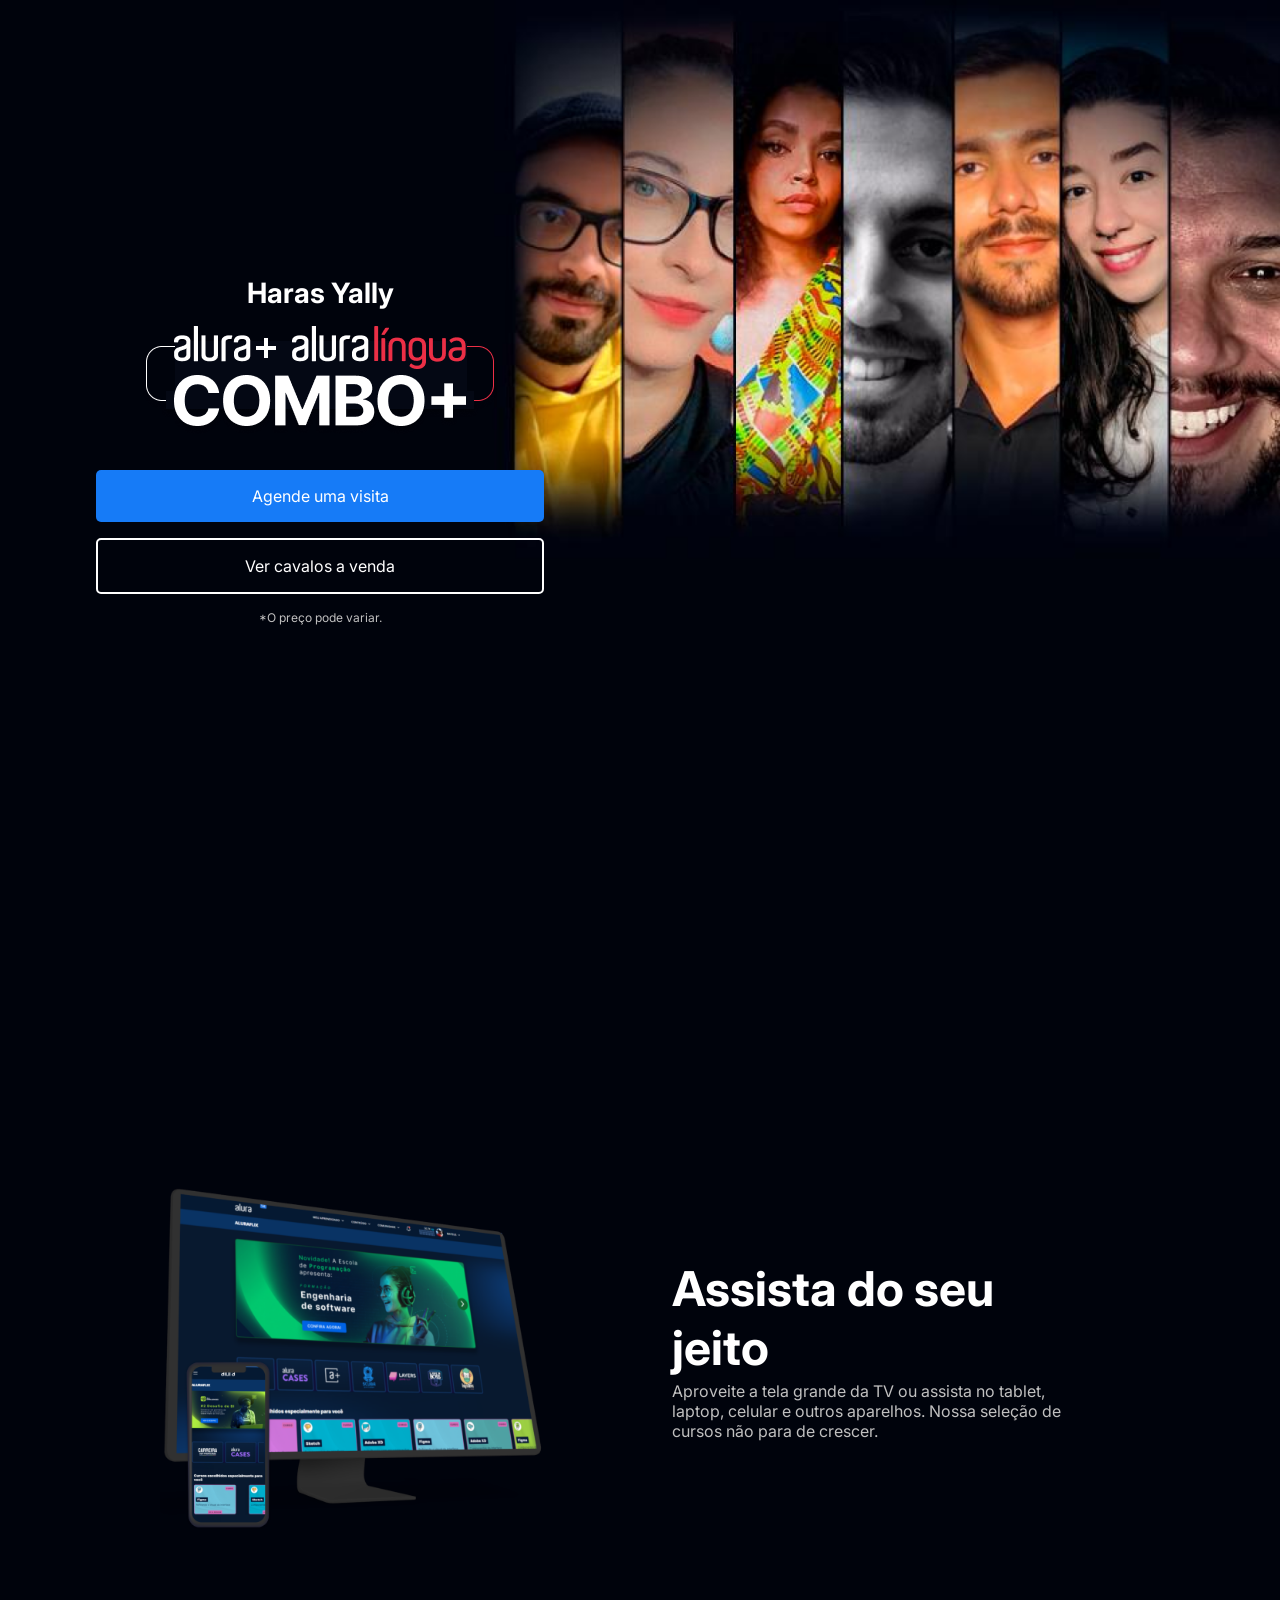
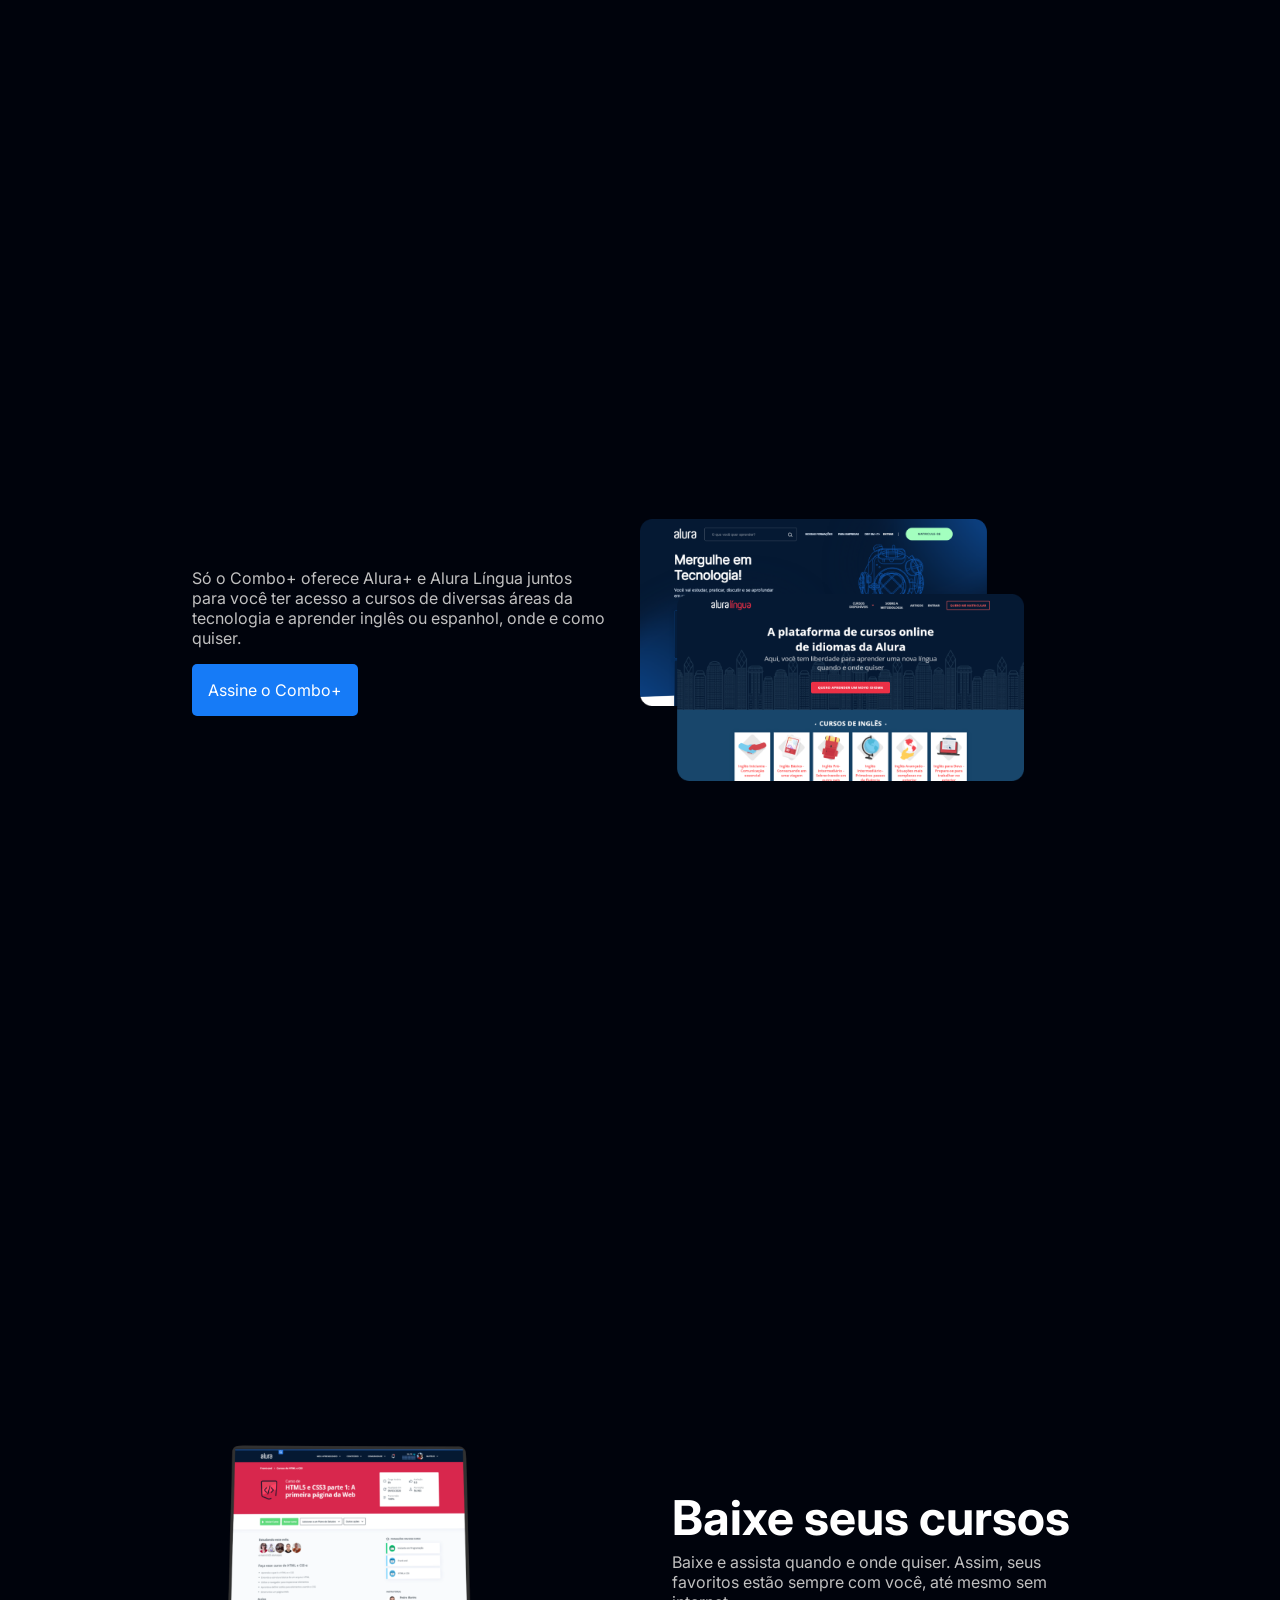
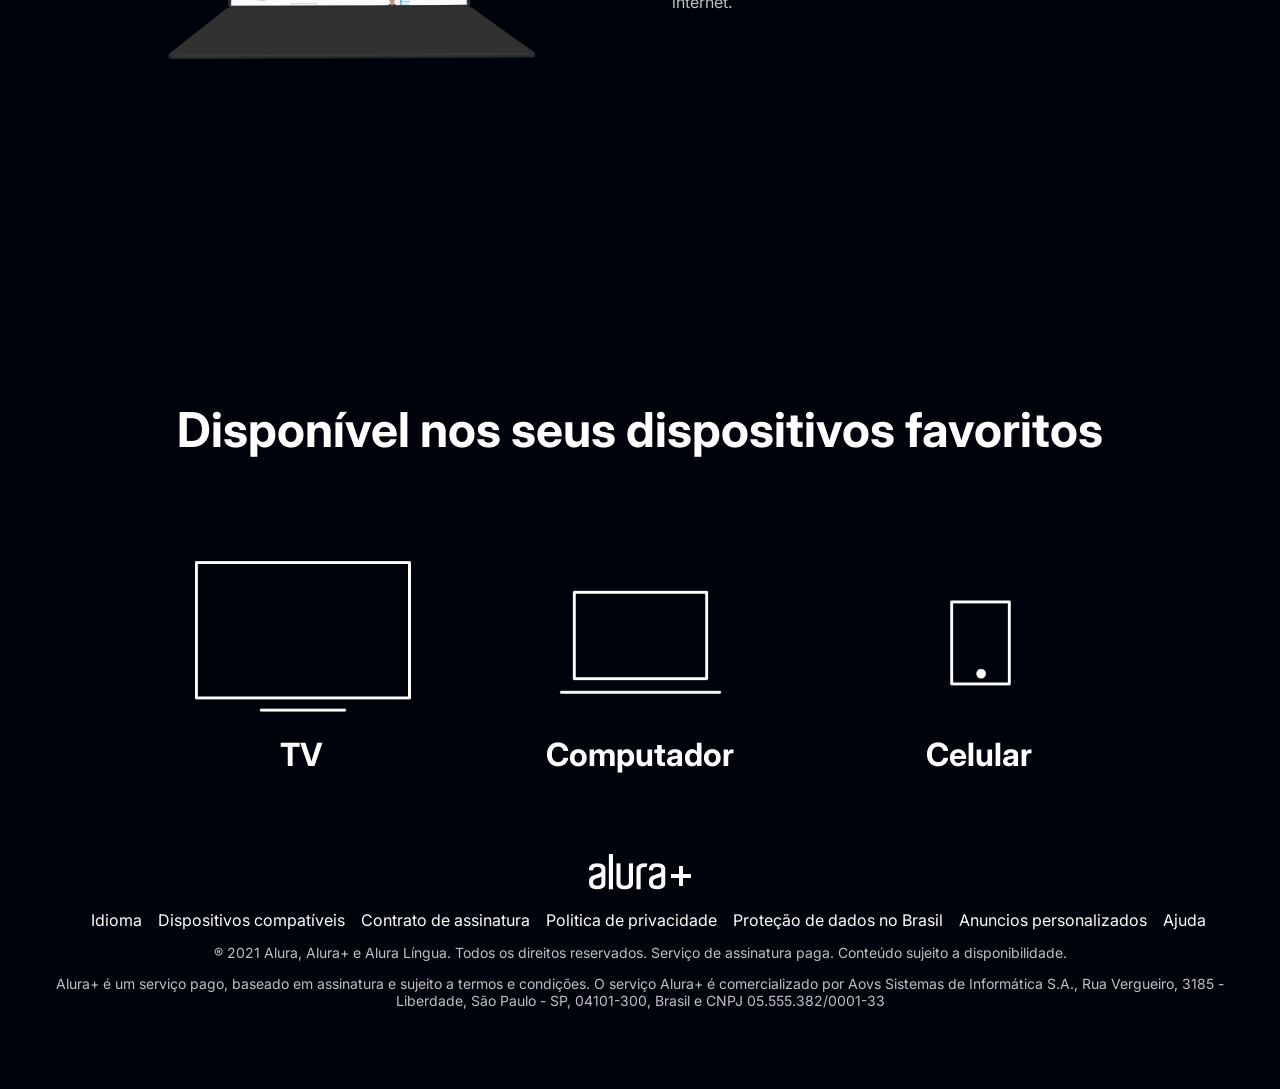
==== ProjetoAgrinhoYasmin/index.html @ 43be1b1b "Add files via upload 14dejunho" ====
<!DOCTYPE html>
<html>

<head>
    <title>Projeto Agrinho Yasmin</title>
    <meta charset="UTF-8">
    <meta name="viewport" content="width=device-width, initial-scale=1">
    <link rel="stylesheet" href="styles.css">
    <link rel="preconnect" href="https://fonts.googleapis.com">
    <link rel="preconnect" href="https://fonts.gstatic.com" crossorigin>
    <link href="https://fonts.googleapis.com/css2?family=Inter:wght@400;700&display=swap" rel="stylesheet">
</head>

<body>
    <section class="principal container">
        <div class="container__caixa">
            <h1 class="container__titulo">Haras Yally </h1>
            <img src="img/Combo.png" alt="O combo+ passeio + aula" class="container__imagem">
            <a href="www.alura.com.br" class="container__botao">Agende uma visita</a>
            <a href="www.alura.com.br" class="container__botao botao_secundario">Ver cavalos a venda</a>
            <p class="container__aviso">*O preço pode variar.</p>
        </div>
    </section>

    <section class="container secundario">
        <img src="img/Plataformas.png" alt="Um monitor e um celular com a alura plus aberta" class="secundario__imagem">
        <div class="container__descricao">
            <h2 class="descricao__titulo">Assista do seu jeito</h2>
            <p class="descricao__texto">Aproveite a tela grande da TV ou assista no tablet, laptop, celular e outros
                aparelhos. Nossa seleção de cursos não para de crescer.</p>
        </div>
    </section>

    <section class="container secundario">
        <div class="container__descricao">
            <p class="descricao__texto">
                Só o Combo+ oferece Alura+ e Alura Língua juntos para você ter acesso a cursos de diversas áreas da
                tecnologia e aprender inglês ou espanhol, onde e como quiser.
            </p>
            <a href="www.alura.com.br" class="container__botao secundario__botao" container>Assine o Combo+</a>
        </div>
        <img src="img/Telas.png" alt="Tela do alura+ e alura língua" class="secundario__imagem">
    </section>

    <section class="container secundario">
        <img src="img/Notebook.png" alt="Notebook com a página do curso HTML5 e CSS3 da Alura aberta"
            class="secundario__imagem">
        <div class="container__descricao">
            <h2 class="descricao__titulo">Baixe seus cursos</h2>
            <p class="descricao__texto">Baixe e assista quando e onde quiser. Assim, seus favoritos estão sempre com
                você, até mesmo sem internet.</p>
        </div>
    </section>
    
    <section class="dispositivos">
        <h2 class="dispositivos__titulo">Disponível nos seus dispositivos favoritos</h2>
        <ul class="dispositivos__lista">
            <li>
                <img src="img/tv.png" alt="Ícone de televisão">
                <h3 class="lista__item">TV</h3>
            </li>
            <li>
                <img src="img/computador.png" alt="Ícone de computador">
                <h3 class="lista__item">Computador</h3>
            </li>
            <li>
                <img src="img/celular.png" alt="Ícone de celular">
                <h3 class="lista__item">Celular</h3>
            </li>
        </ul>
    </section>

    <footer class="rodape">
        <img src="img/Logo.png" alt="Alura+" class="rodape__logo">
        <ul class="rodape__lista">
            <li class="lista__link">
                <a href="#">Idioma</a>
            </li>
            <li class="lista__link">
                <a href="#">Dispositivos compatíveis</a>
            </li>
            <li class="lista__link">
                <a href="#">Contrato de assinatura</a>
            </li>
            <li class="lista__link">
                <a href="#">Politica de privacidade</a>
            </li>
            <li class="lista__link">
                <a href="#">Proteção de dados no Brasil</a>
            </li>
            <li class="lista__link">
                <a href="#">Anuncios personalizados</a>
            </li>
            <li class="lista__link">
                <a href="#">Ajuda</a>
            </li>
        </ul>
        <p class="rodape__texto">® 2021 Alura, Alura+ e Alura Língua. Todos os direitos reservados. Serviço de
            assinatura paga. Conteúdo sujeito a disponibilidade.</p>
        <p class="rodape__texto">Alura+ é um serviço pago, baseado em assinatura e sujeito a termos e condições. O
            serviço Alura+ é comercializado por Aovs Sistemas de Informática S.A., Rua Vergueiro, 3185 - Liberdade, São
            Paulo - SP, 04101-300, Brasil e CNPJ 05.555.382/0001-33</p>
    </footer>
</body>

</html>
---- ProjetoAgrinhoYasmin/styles.css ----
:root {
    --branco-principal: #FFFFFF;
    --cinza-secundario: #C0C0C0;
    --botao-azul: #167BF7;
    --cor-de-fundo: #00030C;
    --fonte-principal: 'Inter';
}

body {
    background-color: var(--cor-de-fundo);
    color: var(--branco-principal);
    font-family: var(--fonte-principal);
    font-size: 16px;
    font-weight: 400;
}

* {
    margin: 0;
    padding: 0;
}

.principal {
    background-image: url("img/Background.png");
    background-repeat: no-repeat;
    background-size: contain;
    align-items: center;
    text-align: center;
}

.container {
    height: 100vh;
    display: grid;
    grid-template-columns: 50% 50%;
}

.container__botao {
    background-color: var(--botao-azul);
    border-radius: 5px;
    padding: 1em;
    color: var(--branco-principal);
    display: block;
    text-decoration: none;
    margin-bottom: 1em;
}

.botao_secundario {
    background-color: transparent;
    border: 2px solid var(--branco-principal)
}

.container__aviso {
    font-size: 12px;
    color: var(--cinza-secundario);
}

.container__titulo {
    font-size: 28px;
    font-weight: 700;
}

.container__imagem {
    margin: 1em 0 2em 0;
}

.container__caixa {
    margin: 0 6em;
}

.secundario__imagem {
    width: 80%;
}

.secundario {
    align-items: center;
    margin: 0 10em;
}

.descricao__titulo {
    font-weight: 700;
    font-size: 48px;
    color: var(--branco-principal);
    margin-bottom: 0.1em;
}

.descricao__texto {
    color: var(--cinza-secundario);
}

.secundario__botao {
    display: inline-block;
    margin-top: 1em;
}

.container__descricao {
    padding: 2em;
}

.dispositivos__lista {
    display: flex;
    justify-content: center;
    list-style-type: none;
    margin: 5em 0;
}

.dispositivos {
    text-align: center;
}

.dispositivos__titulo {
    font-size: 48px;
    color: var(--branco-principal);
}

.lista__item {
    font-size: 32px;
    color: var(--branco-principal);
}

.rodape {
    text-align: center;
    margin: 5em 3em;
}

.rodape__lista {
    display: flex;
    justify-content: center;
    list-style-type: none;
    margin-top: 1em;
}

.lista__link a{
    text-decoration: none;
    color: var(--branco-principal);
    margin-left: 1em;
}

.rodape__texto {
    margin: 1em 0;
    color: var(--cinza-secundario);
    font-size: 14px;
}
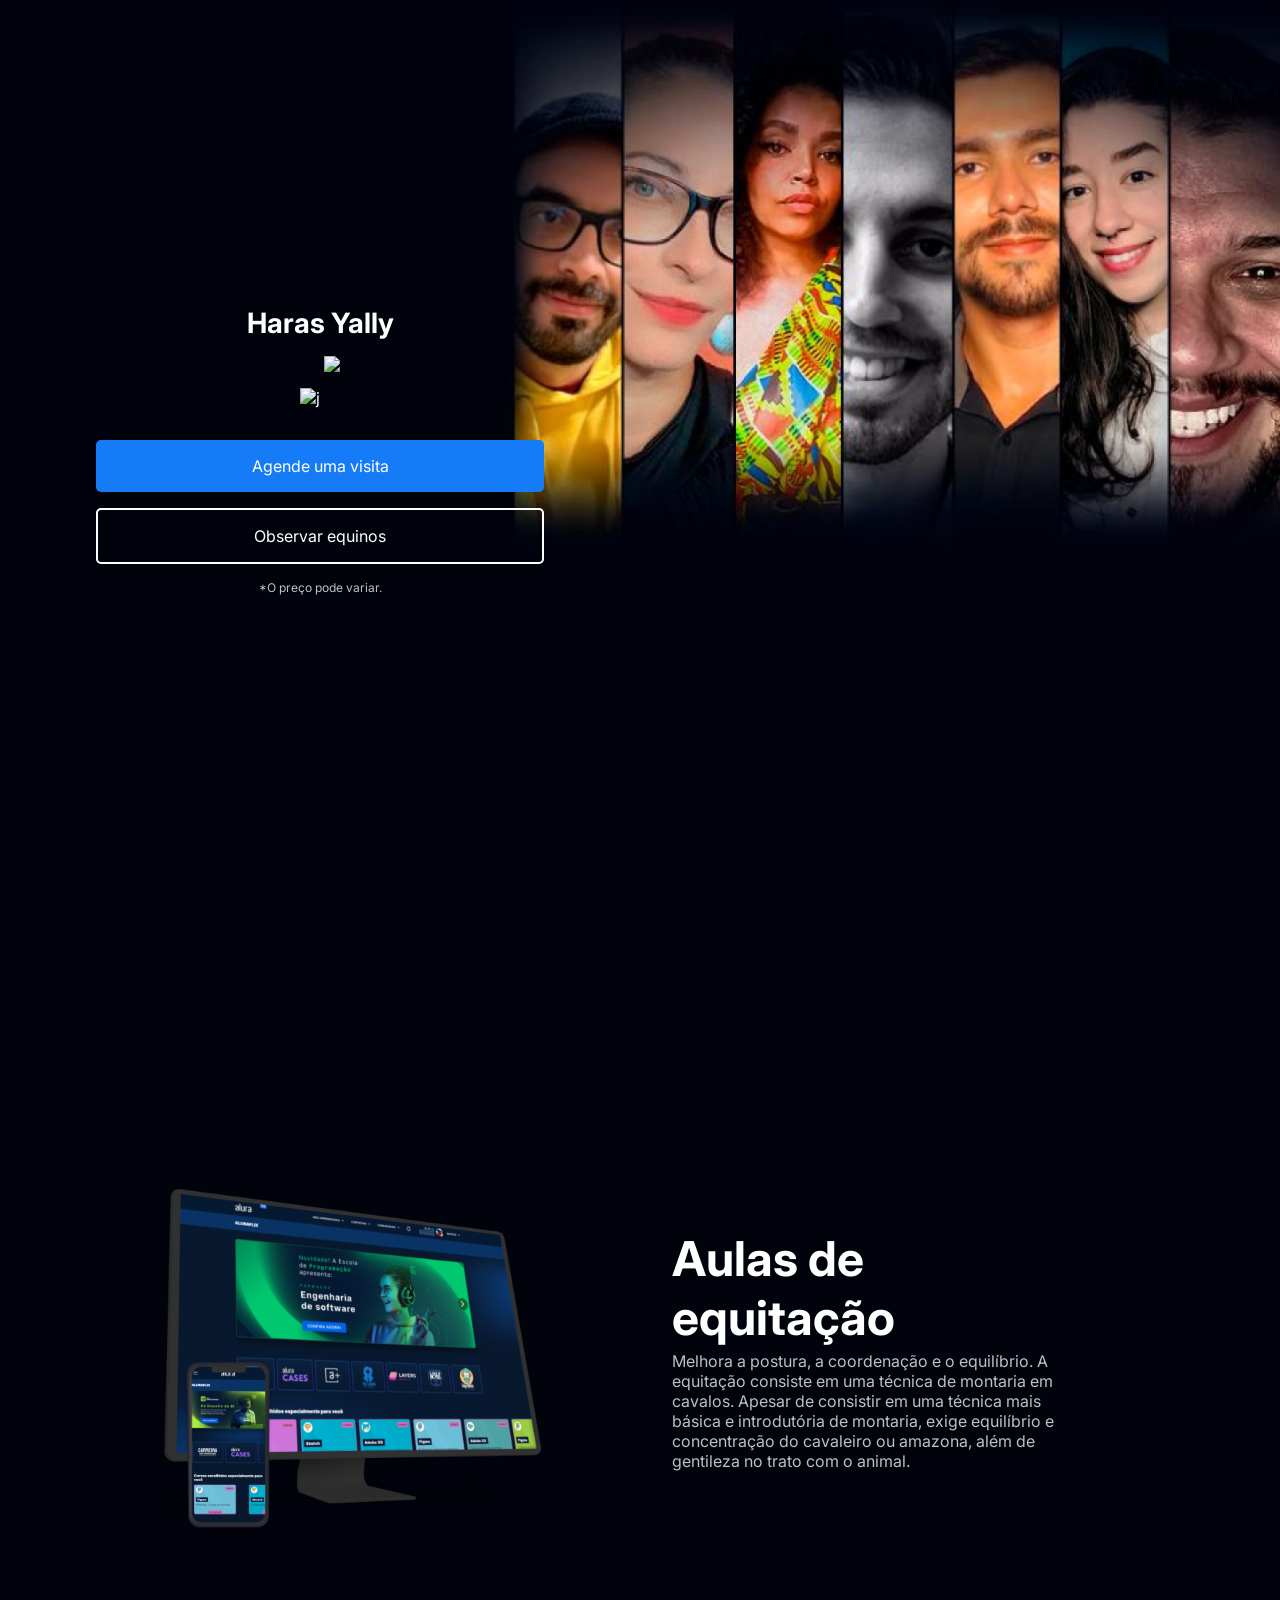
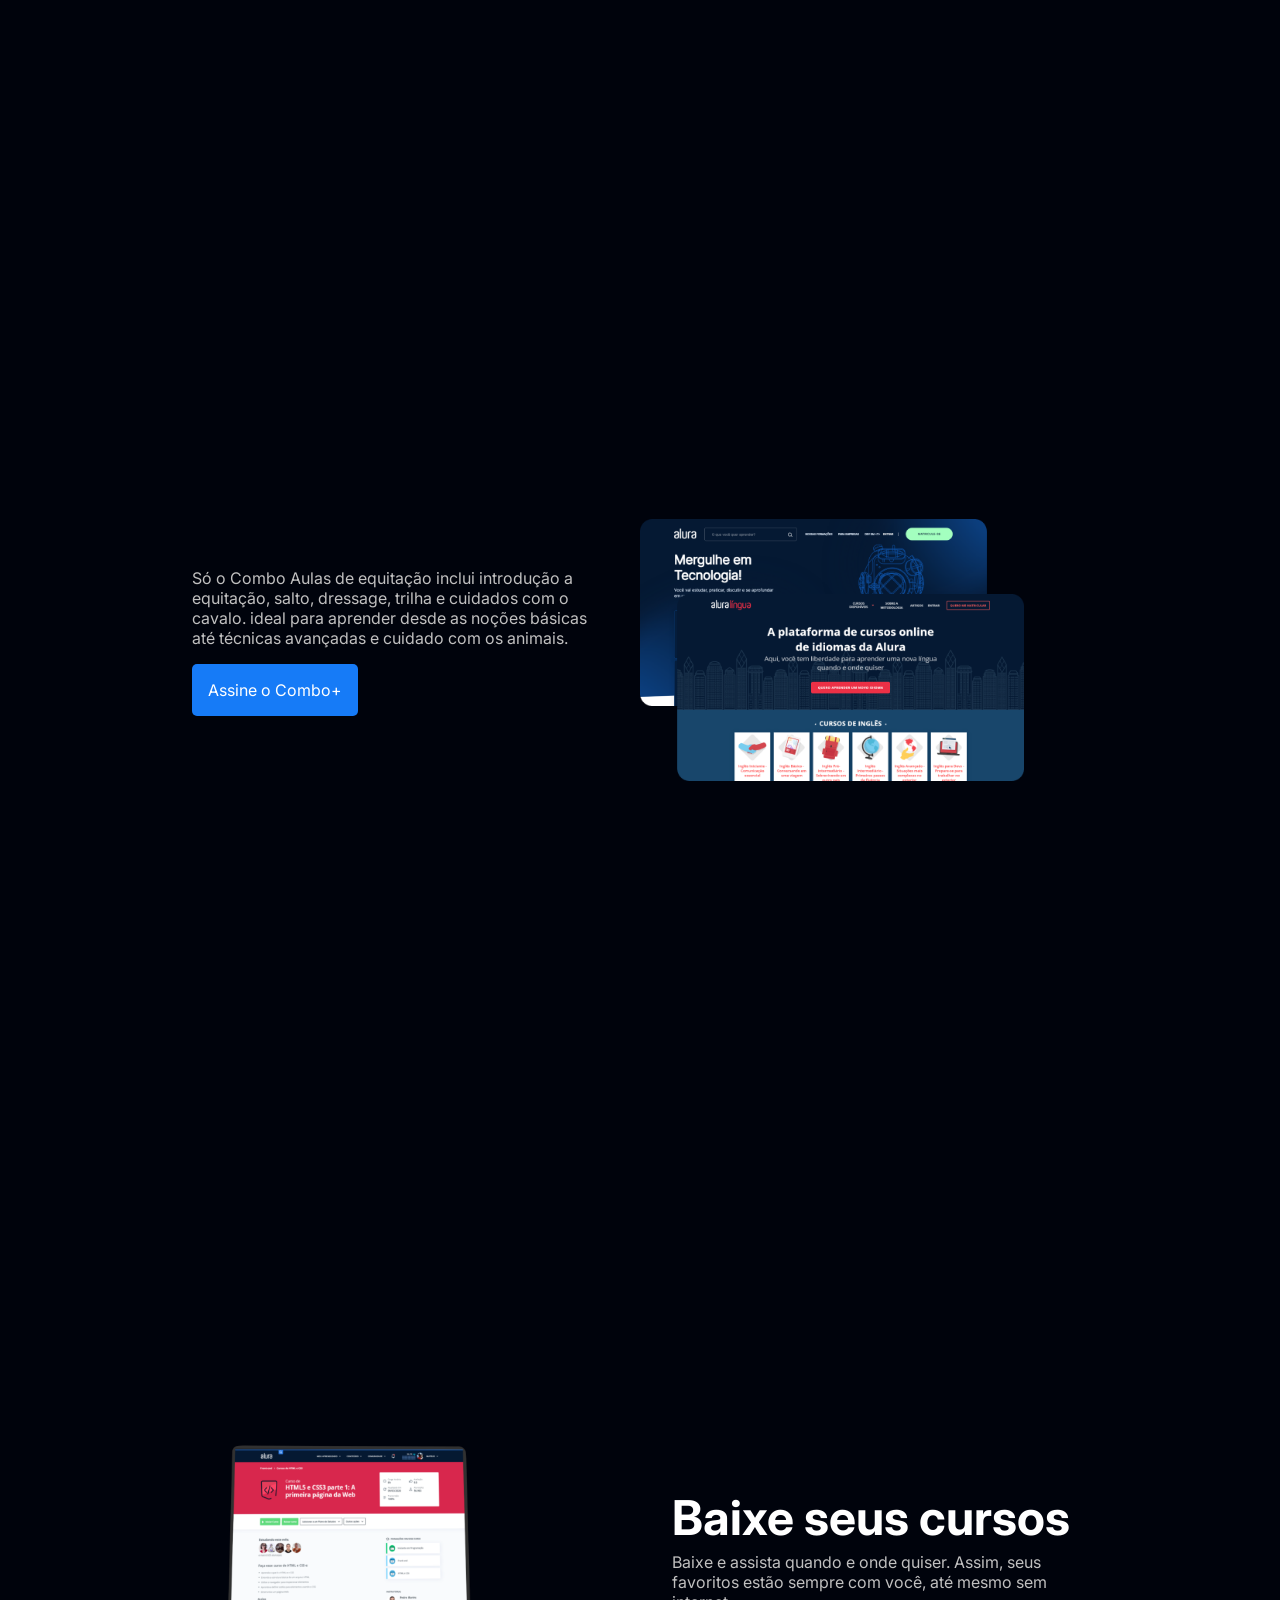
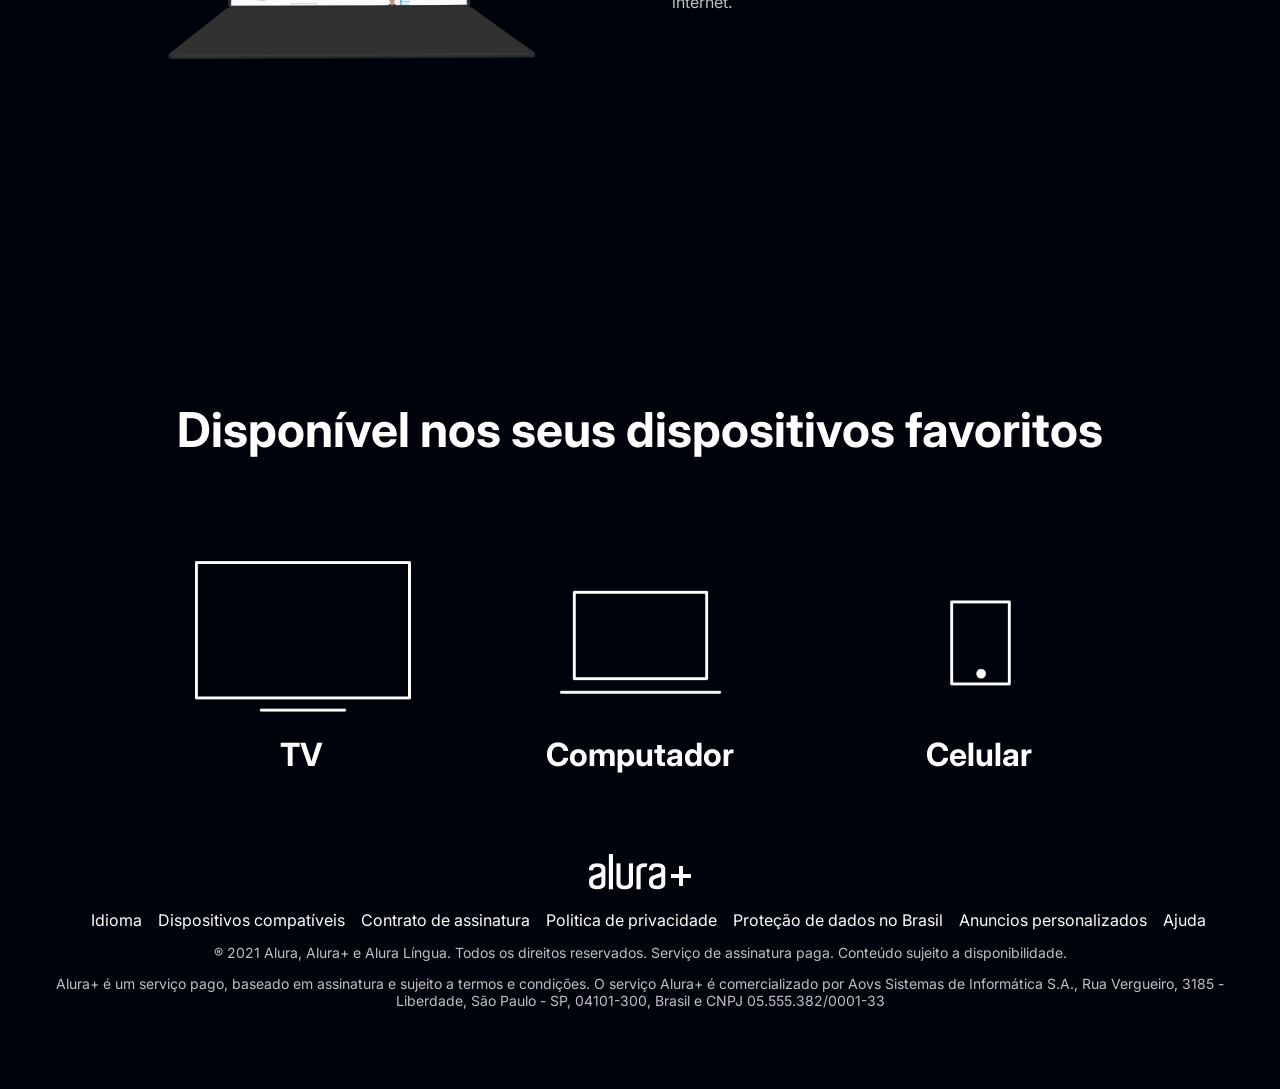
==== commit 41185c83: "Add files via upload 21 e junho" ====
--- a/ProjetoAgrinhoYasmin/index.html
+++ b/ProjetoAgrinhoYasmin/index.html
@@ -15,9 +15,10 @@
     <section class="principal container">
         <div class="container__caixa">
             <h1 class="container__titulo">Haras Yally </h1>
-            <img src="img/Combo.png" alt="O combo+ passeio + aula" class="container__imagem">
+            <img src="" alt="j    " class="container__imagem">
+            <img src="/home/escola/Área de Trabalho/ca.jpg" alt="    " class="container__imagem">
             <a href="www.alura.com.br" class="container__botao">Agende uma visita</a>
-            <a href="www.alura.com.br" class="container__botao botao_secundario">Ver cavalos a venda</a>
+            <a href="www.alura.com.br" class="container__botao botao_secundario">Observar equinos</a>
             <p class="container__aviso">*O preço pode variar.</p>
         </div>
     </section>
@@ -25,17 +26,17 @@
     <section class="container secundario">
         <img src="img/Plataformas.png" alt="Um monitor e um celular com a alura plus aberta" class="secundario__imagem">
         <div class="container__descricao">
-            <h2 class="descricao__titulo">Assista do seu jeito</h2>
-            <p class="descricao__texto">Aproveite a tela grande da TV ou assista no tablet, laptop, celular e outros
-                aparelhos. Nossa seleção de cursos não para de crescer.</p>
+            <h2 class="descricao__titulo">Aulas de equitação</h2>
+            <p class="descricao__texto">Melhora a postura, a coordenação e o equilíbrio.
+                A equitação consiste em uma técnica de montaria em cavalos. Apesar de consistir em uma técnica mais básica e introdutória de montaria, exige equilíbrio e concentração do cavaleiro ou amazona, além de gentileza no trato com o animal.</p>
         </div>
     </section>
 
     <section class="container secundario">
         <div class="container__descricao">
             <p class="descricao__texto">
-                Só o Combo+ oferece Alura+ e Alura Língua juntos para você ter acesso a cursos de diversas áreas da
-                tecnologia e aprender inglês ou espanhol, onde e como quiser.
+                Só o Combo Aulas de equitação inclui introdução a equitação, salto, dressage, trilha e cuidados com o cavalo.
+                ideal para aprender desde as noções básicas até técnicas avançadas e cuidado com os animais.
             </p>
             <a href="www.alura.com.br" class="container__botao secundario__botao" container>Assine o Combo+</a>
         </div>
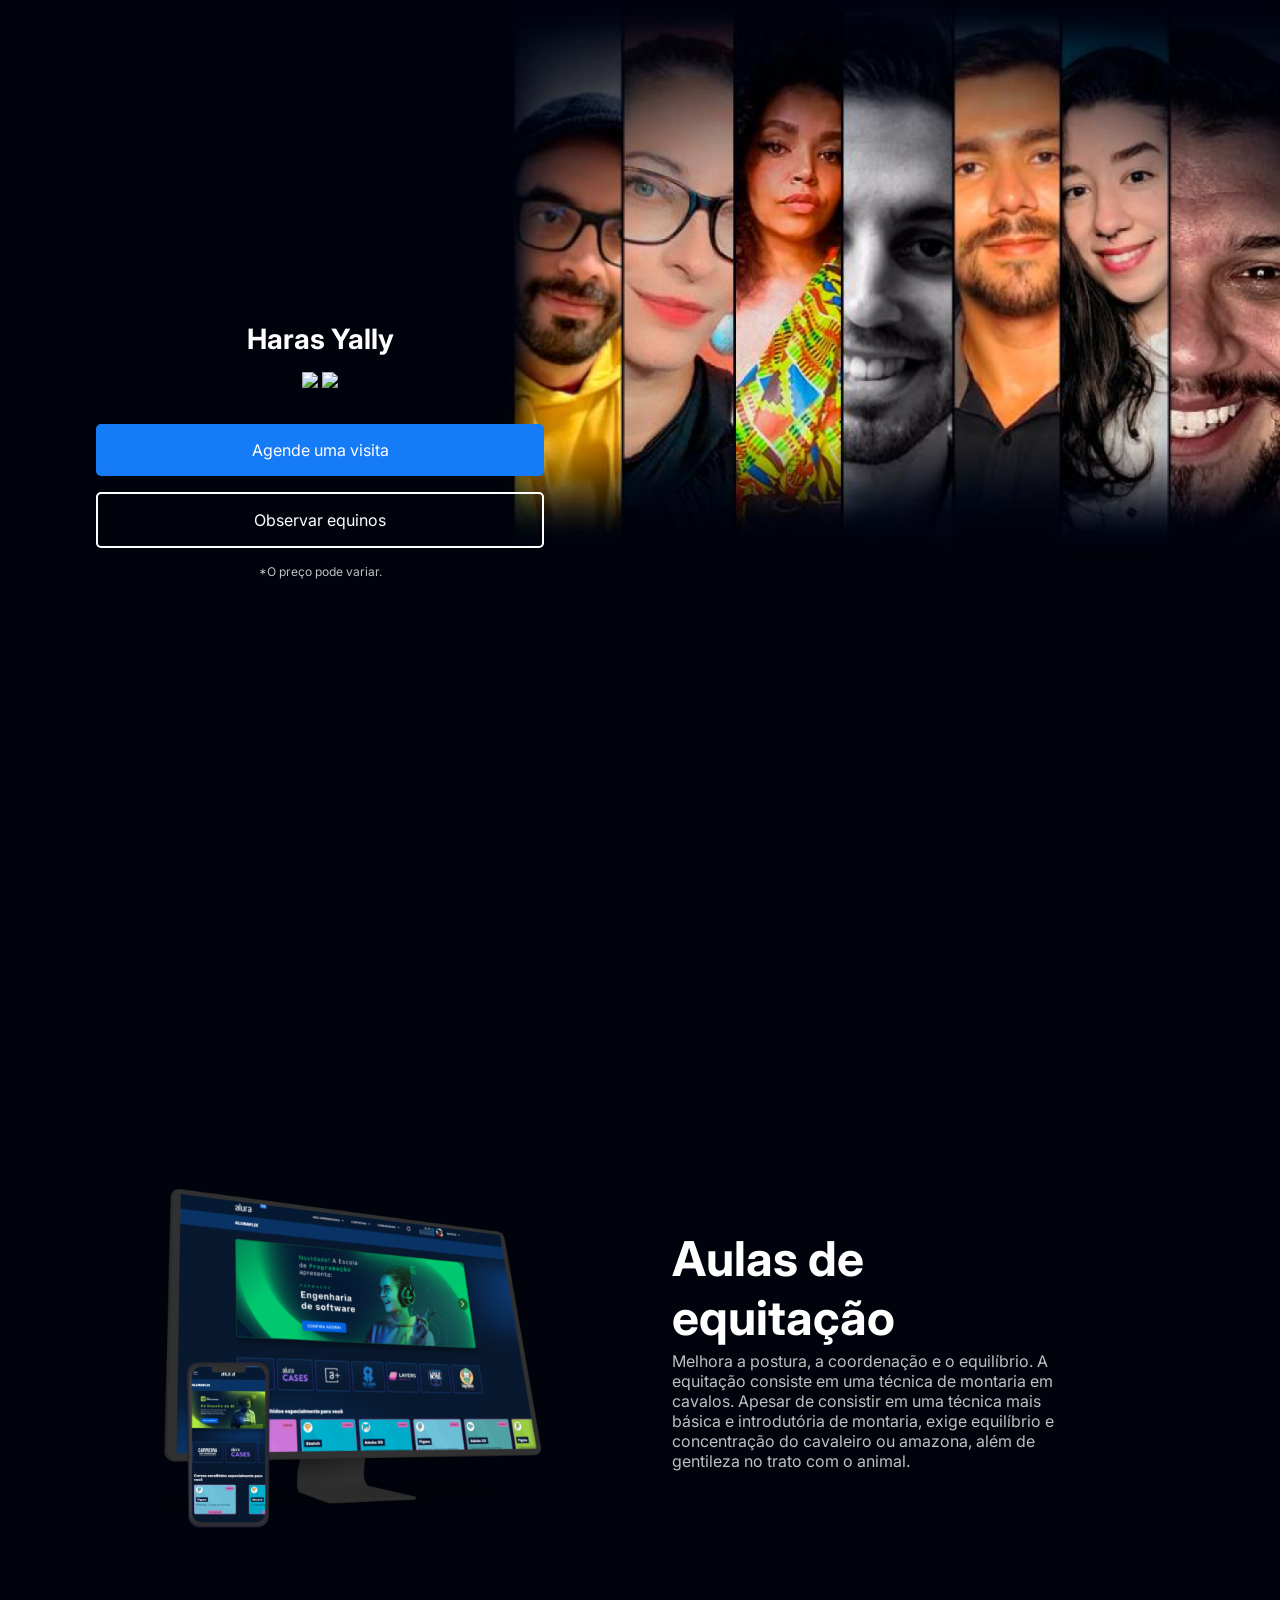
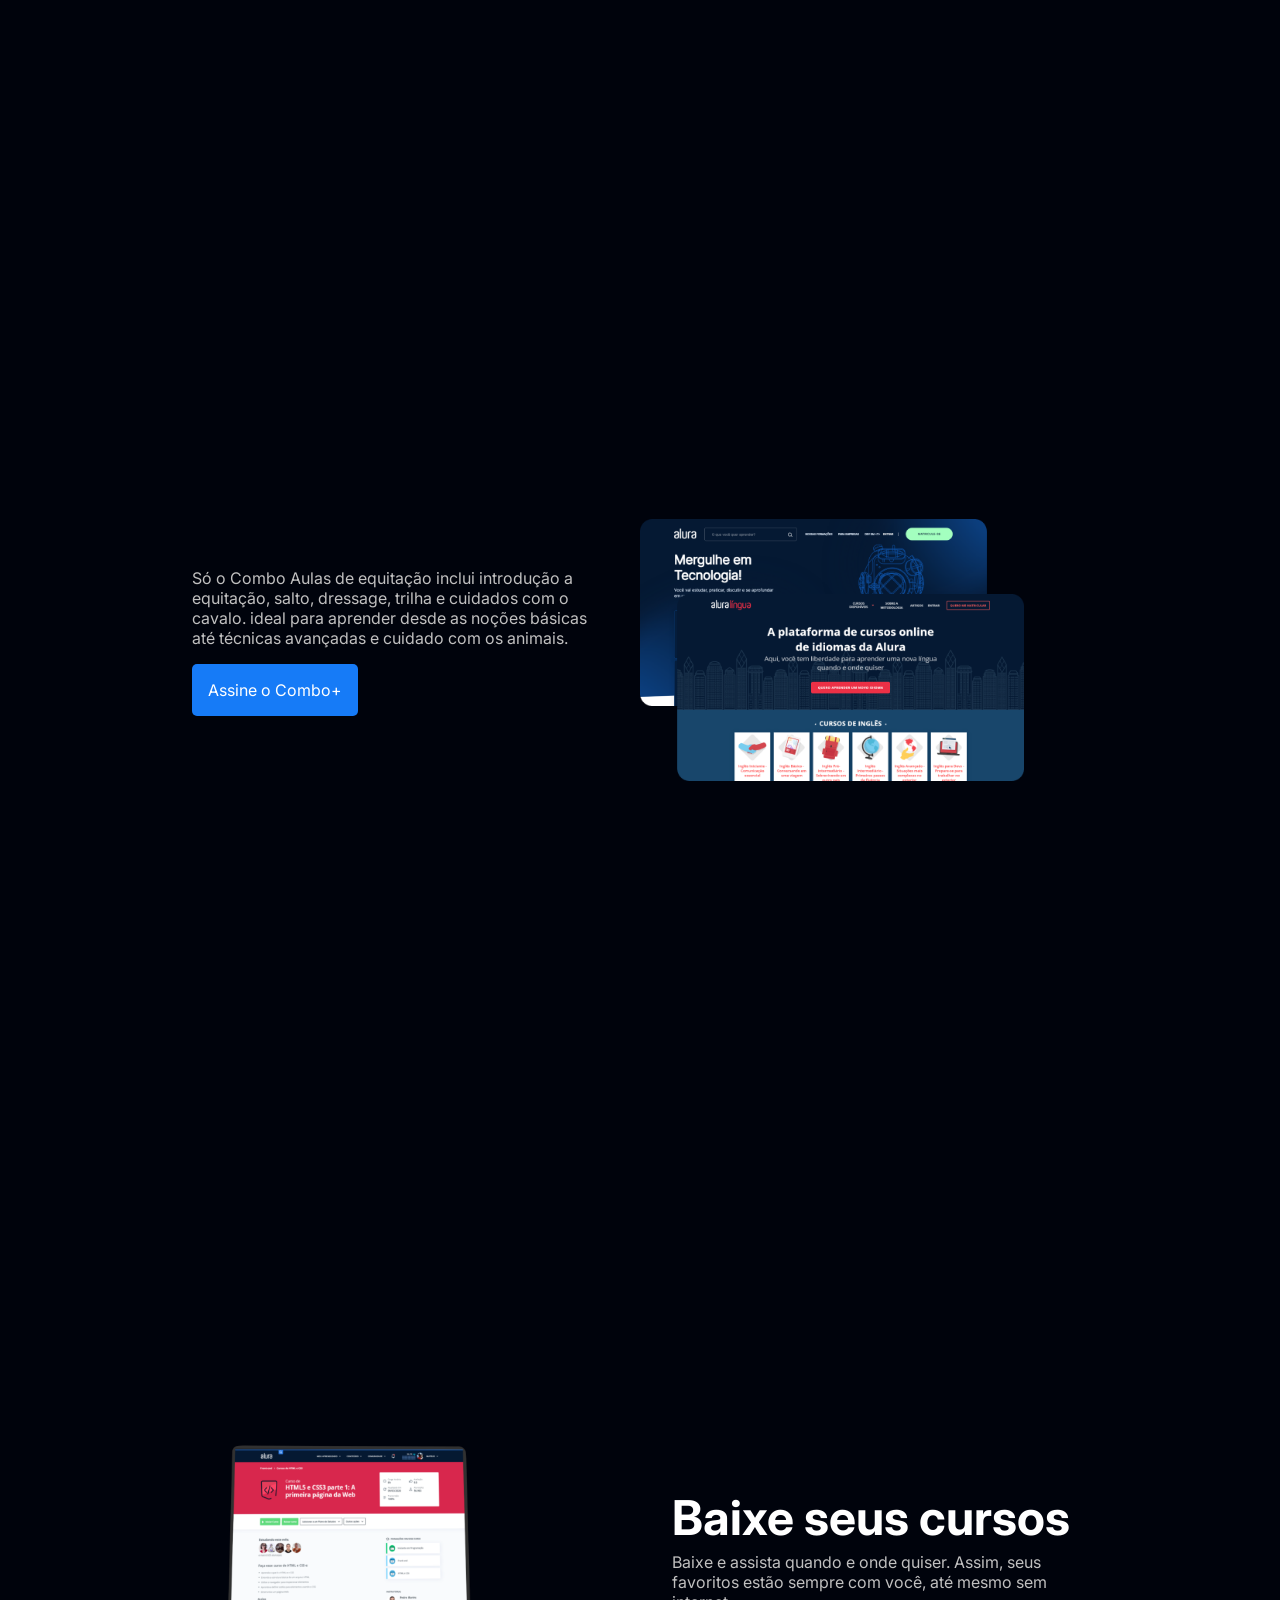
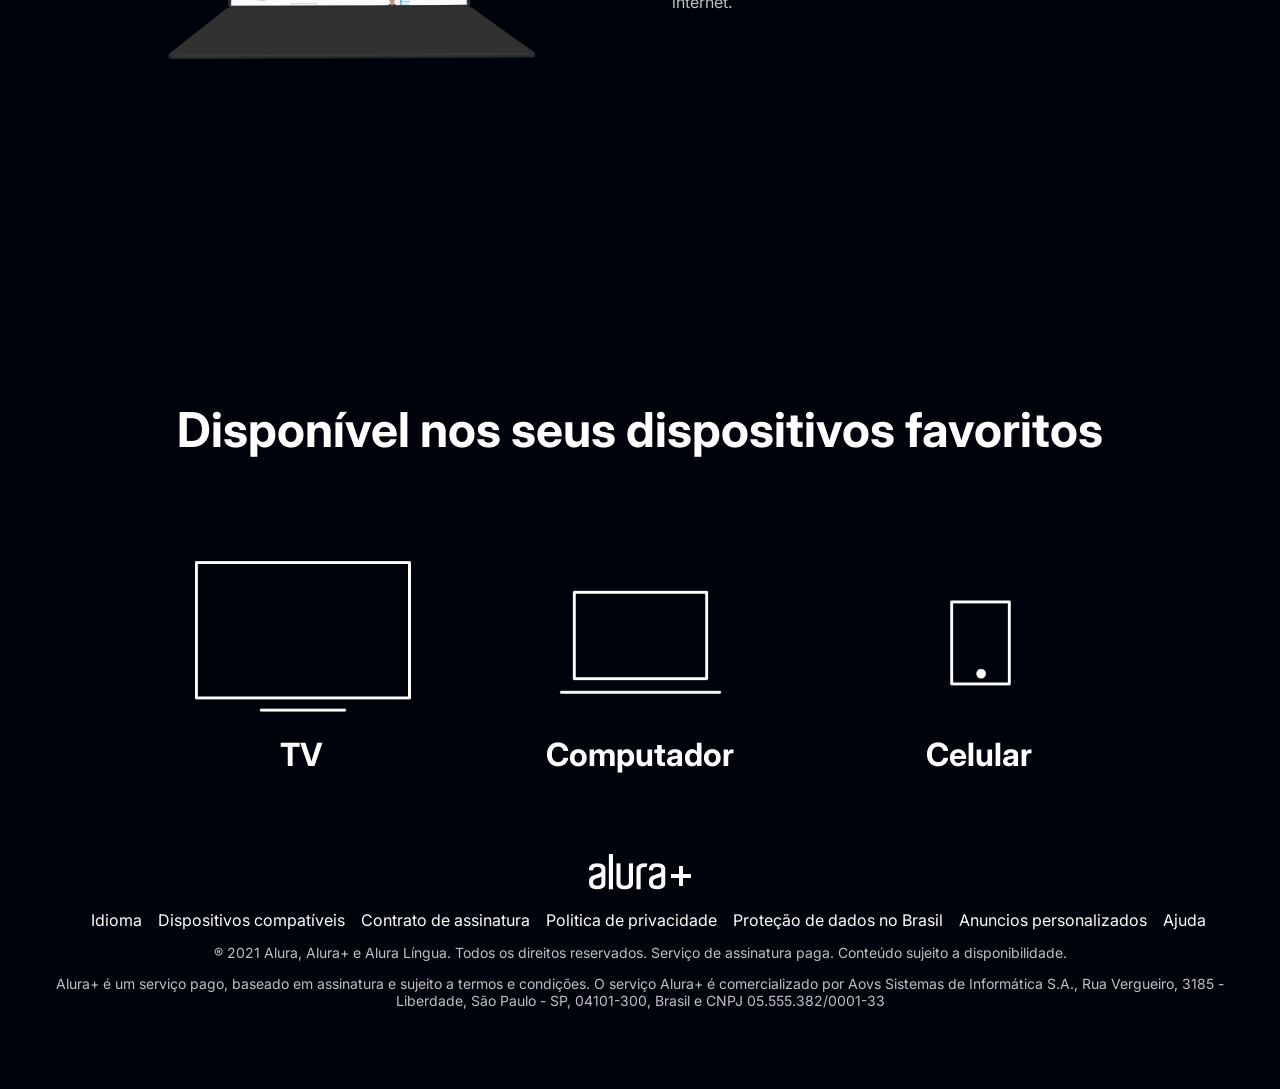
==== commit 2d4953ad: "Add files via upload 28 e junho" ====
--- a/ProjetoAgrinhoYasmin/index.html
+++ b/ProjetoAgrinhoYasmin/index.html
@@ -15,8 +15,8 @@
     <section class="principal container">
         <div class="container__caixa">
             <h1 class="container__titulo">Haras Yally </h1>
-            <img src="" alt="j    " class="container__imagem">
-            <img src="/home/escola/Área de Trabalho/ca.jpg" alt="    " class="container__imagem">
+            <img src="" alt="    " class="container__imagem">
+            <img src="/home/escola/Área de Trabalho/cavalo1.webp" alt="    " class="container__imagem">
             <a href="www.alura.com.br" class="container__botao">Agende uma visita</a>
             <a href="www.alura.com.br" class="container__botao botao_secundario">Observar equinos</a>
             <p class="container__aviso">*O preço pode variar.</p>
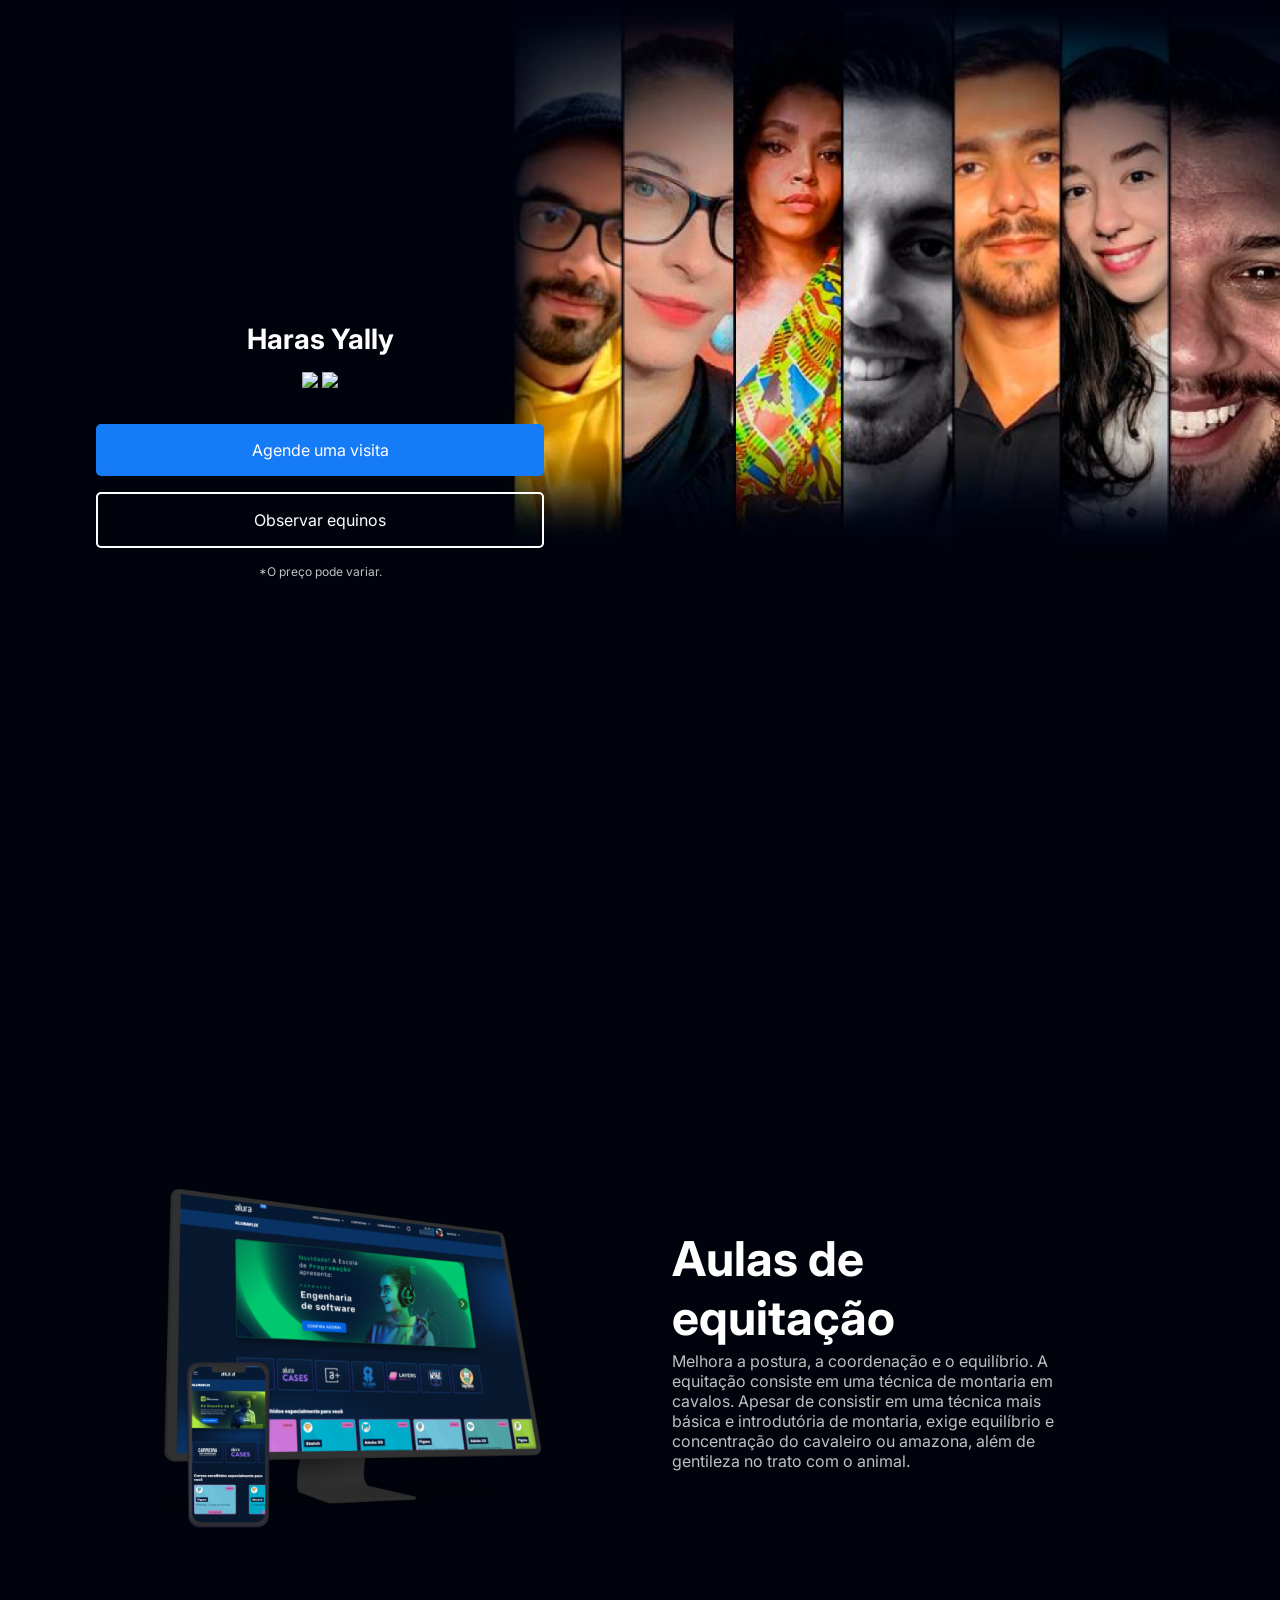
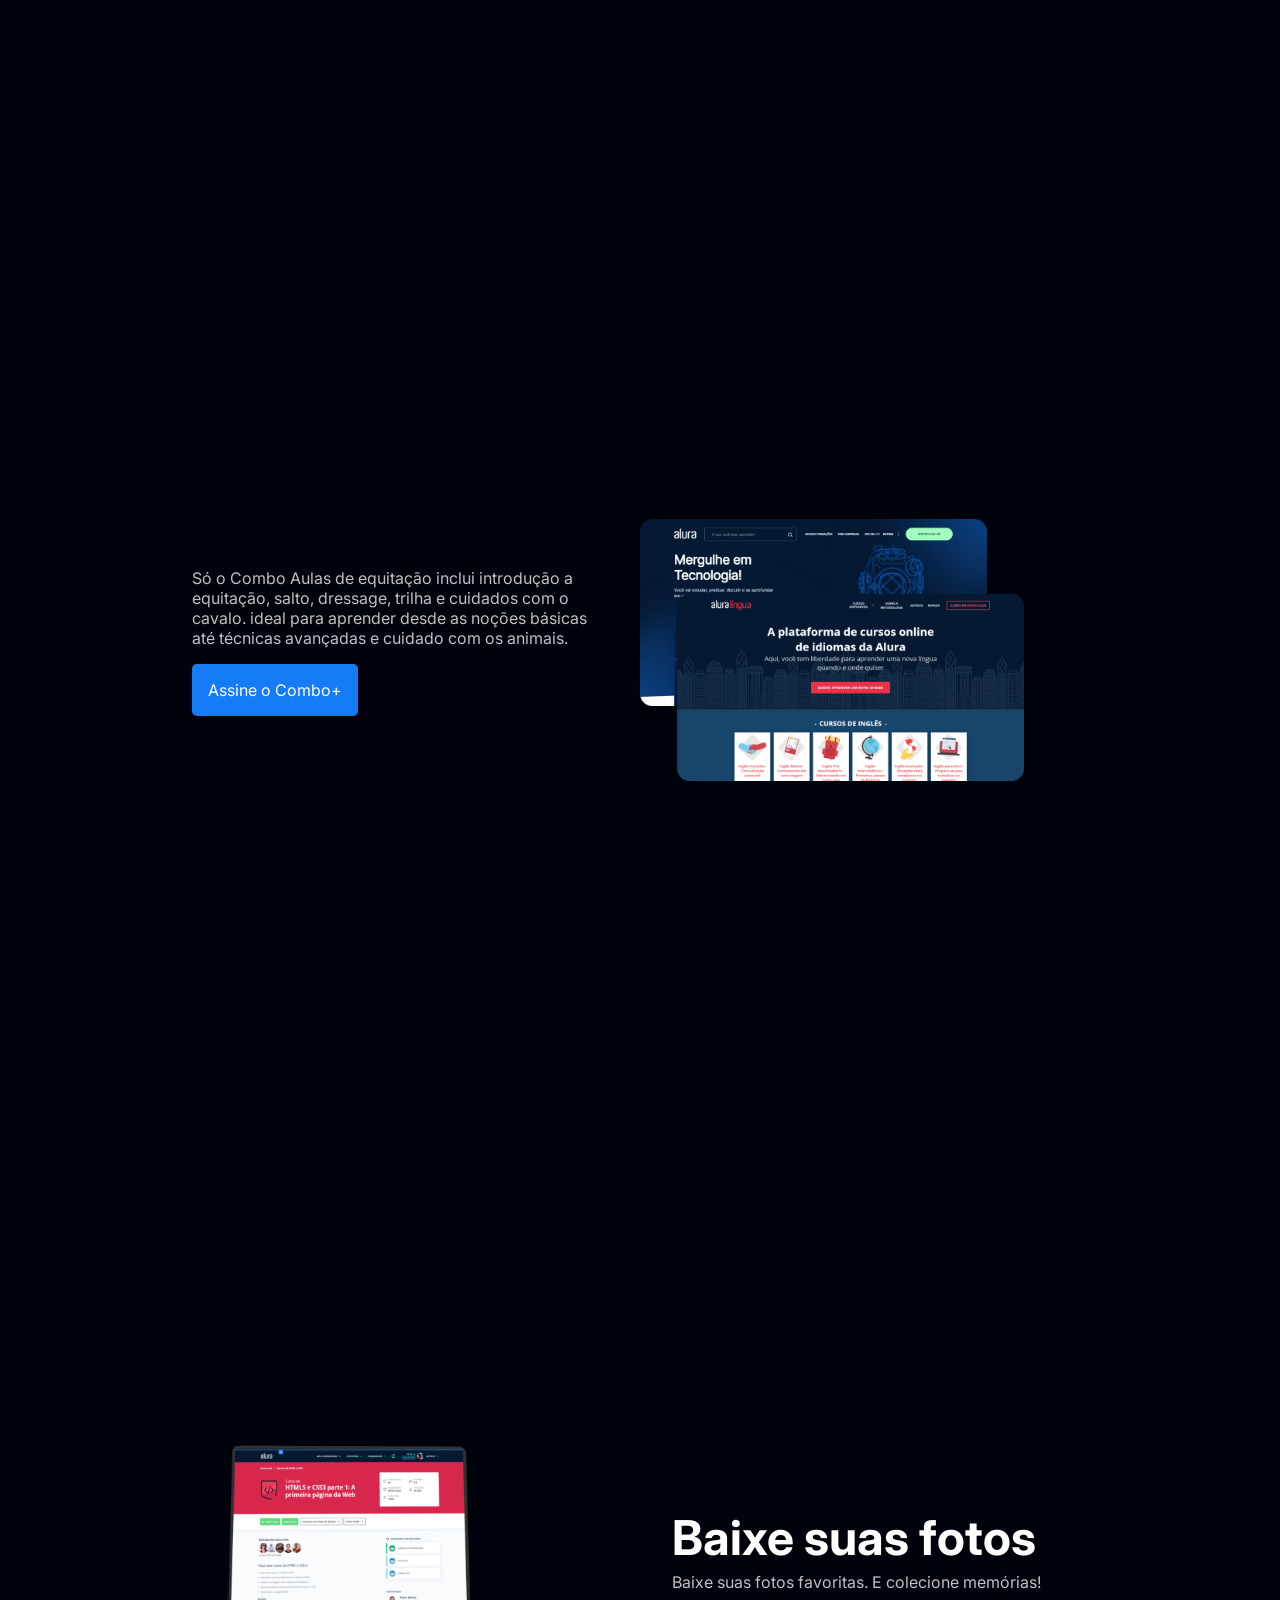
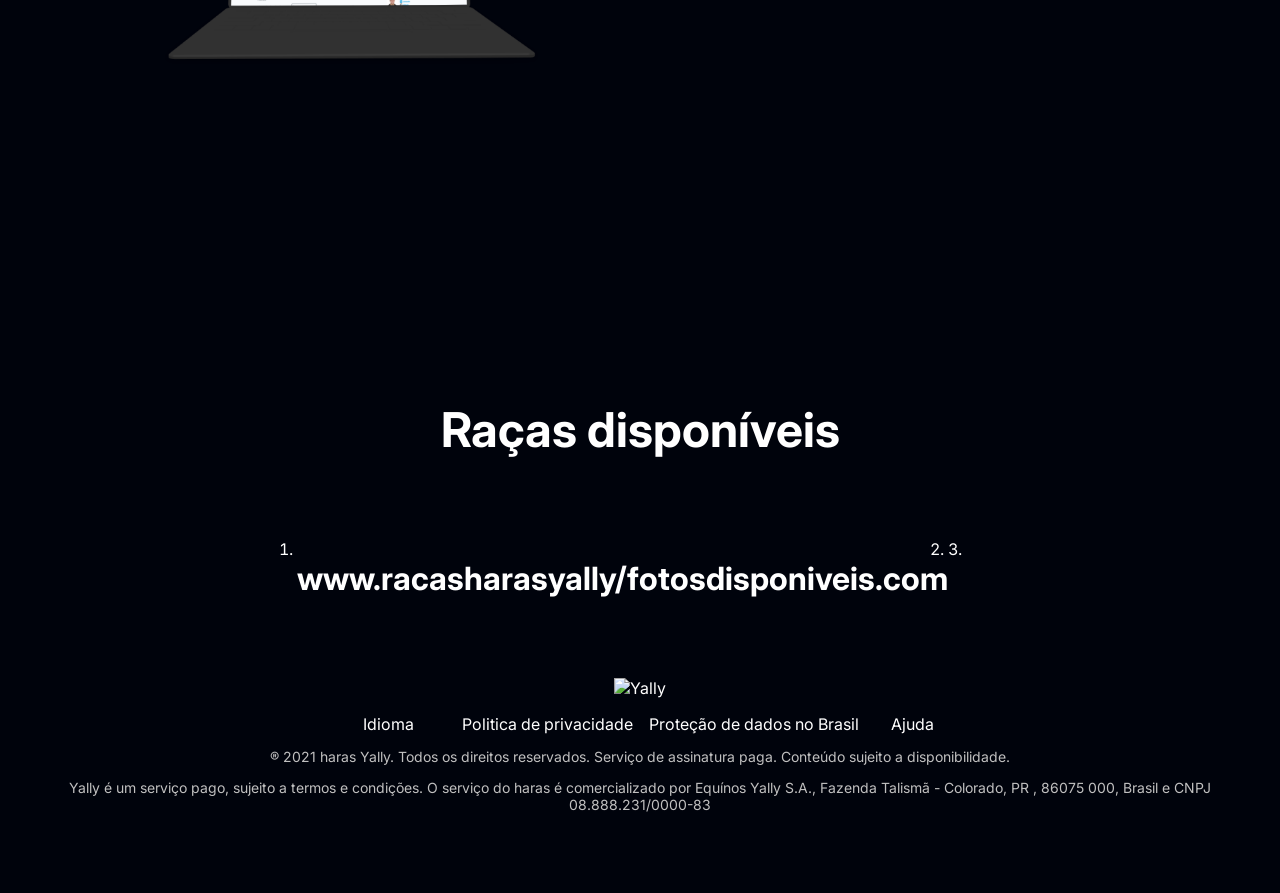
==== commit b0dbaaee: "Add files via upload 26 de julho" ====
--- a/ProjetoAgrinhoYasmin/index.html
+++ b/ProjetoAgrinhoYasmin/index.html
@@ -47,41 +47,41 @@
         <img src="img/Notebook.png" alt="Notebook com a página do curso HTML5 e CSS3 da Alura aberta"
             class="secundario__imagem">
         <div class="container__descricao">
-            <h2 class="descricao__titulo">Baixe seus cursos</h2>
-            <p class="descricao__texto">Baixe e assista quando e onde quiser. Assim, seus favoritos estão sempre com
-                você, até mesmo sem internet.</p>
+            <h2 class="descricao__titulo">Baixe suas fotos</h2>
+            <p class="descricao__texto">Baixe suas fotos favoritas. E colecione memórias!
+                </p>
         </div>
     </section>
     
     <section class="dispositivos">
-        <h2 class="dispositivos__titulo">Disponível nos seus dispositivos favoritos</h2>
+        <h2 class="dispositivos__titulo">Raças disponíveis</h2>
         <ul class="dispositivos__lista">
             <li>
-                <img src="img/tv.png" alt="Ícone de televisão">
-                <h3 class="lista__item">TV</h3>
+                <img src="" alt="">
+                <h3 class="lista__item">www.racasharasyally/fotosdisponiveis.com </h3>
             </li>
             <li>
-                <img src="img/computador.png" alt="Ícone de computador">
-                <h3 class="lista__item">Computador</h3>
+                <img src="" alt="">
+                <h3 class="lista__item"></h3>
             </li>
             <li>
-                <img src="img/celular.png" alt="Ícone de celular">
-                <h3 class="lista__item">Celular</h3>
+                <img src="" alt="">
+                <h3 class="lista__item"></h3>
             </li>
         </ul>
     </section>
 
     <footer class="rodape">
-        <img src="img/Logo.png" alt="Alura+" class="rodape__logo">
+        <img src="" alt="Yally" class="rodape__logo">
         <ul class="rodape__lista">
             <li class="lista__link">
                 <a href="#">Idioma</a>
             </li>
             <li class="lista__link">
-                <a href="#">Dispositivos compatíveis</a>
+                <a href="#"></a>
             </li>
             <li class="lista__link">
-                <a href="#">Contrato de assinatura</a>
+                <a href="#"></a>
             </li>
             <li class="lista__link">
                 <a href="#">Politica de privacidade</a>
@@ -90,17 +90,17 @@
                 <a href="#">Proteção de dados no Brasil</a>
             </li>
             <li class="lista__link">
-                <a href="#">Anuncios personalizados</a>
+                <a href="#"></a>
             </li>
             <li class="lista__link">
                 <a href="#">Ajuda</a>
             </li>
         </ul>
-        <p class="rodape__texto">® 2021 Alura, Alura+ e Alura Língua. Todos os direitos reservados. Serviço de
+        <p class="rodape__texto">® 2021 haras Yally. Todos os direitos reservados. Serviço de
             assinatura paga. Conteúdo sujeito a disponibilidade.</p>
-        <p class="rodape__texto">Alura+ é um serviço pago, baseado em assinatura e sujeito a termos e condições. O
-            serviço Alura+ é comercializado por Aovs Sistemas de Informática S.A., Rua Vergueiro, 3185 - Liberdade, São
-            Paulo - SP, 04101-300, Brasil e CNPJ 05.555.382/0001-33</p>
+        <p class="rodape__texto">Yally é um serviço pago, sujeito a termos e condições. O
+            serviço do haras é comercializado por Equínos Yally S.A., Fazenda Talismã - Colorado, PR
+            , 86075 000, Brasil e CNPJ 08.888.231/0000-83</p>
     </footer>
 </body>
 
--- a/ProjetoAgrinhoYasmin/styles.css
+++ b/ProjetoAgrinhoYasmin/styles.css
@@ -98,7 +98,7 @@
 .dispositivos__lista {
     display: flex;
     justify-content: center;
-    list-style-type: none;
+    list-style-type: flex;
     margin: 5em 0;
 }
 
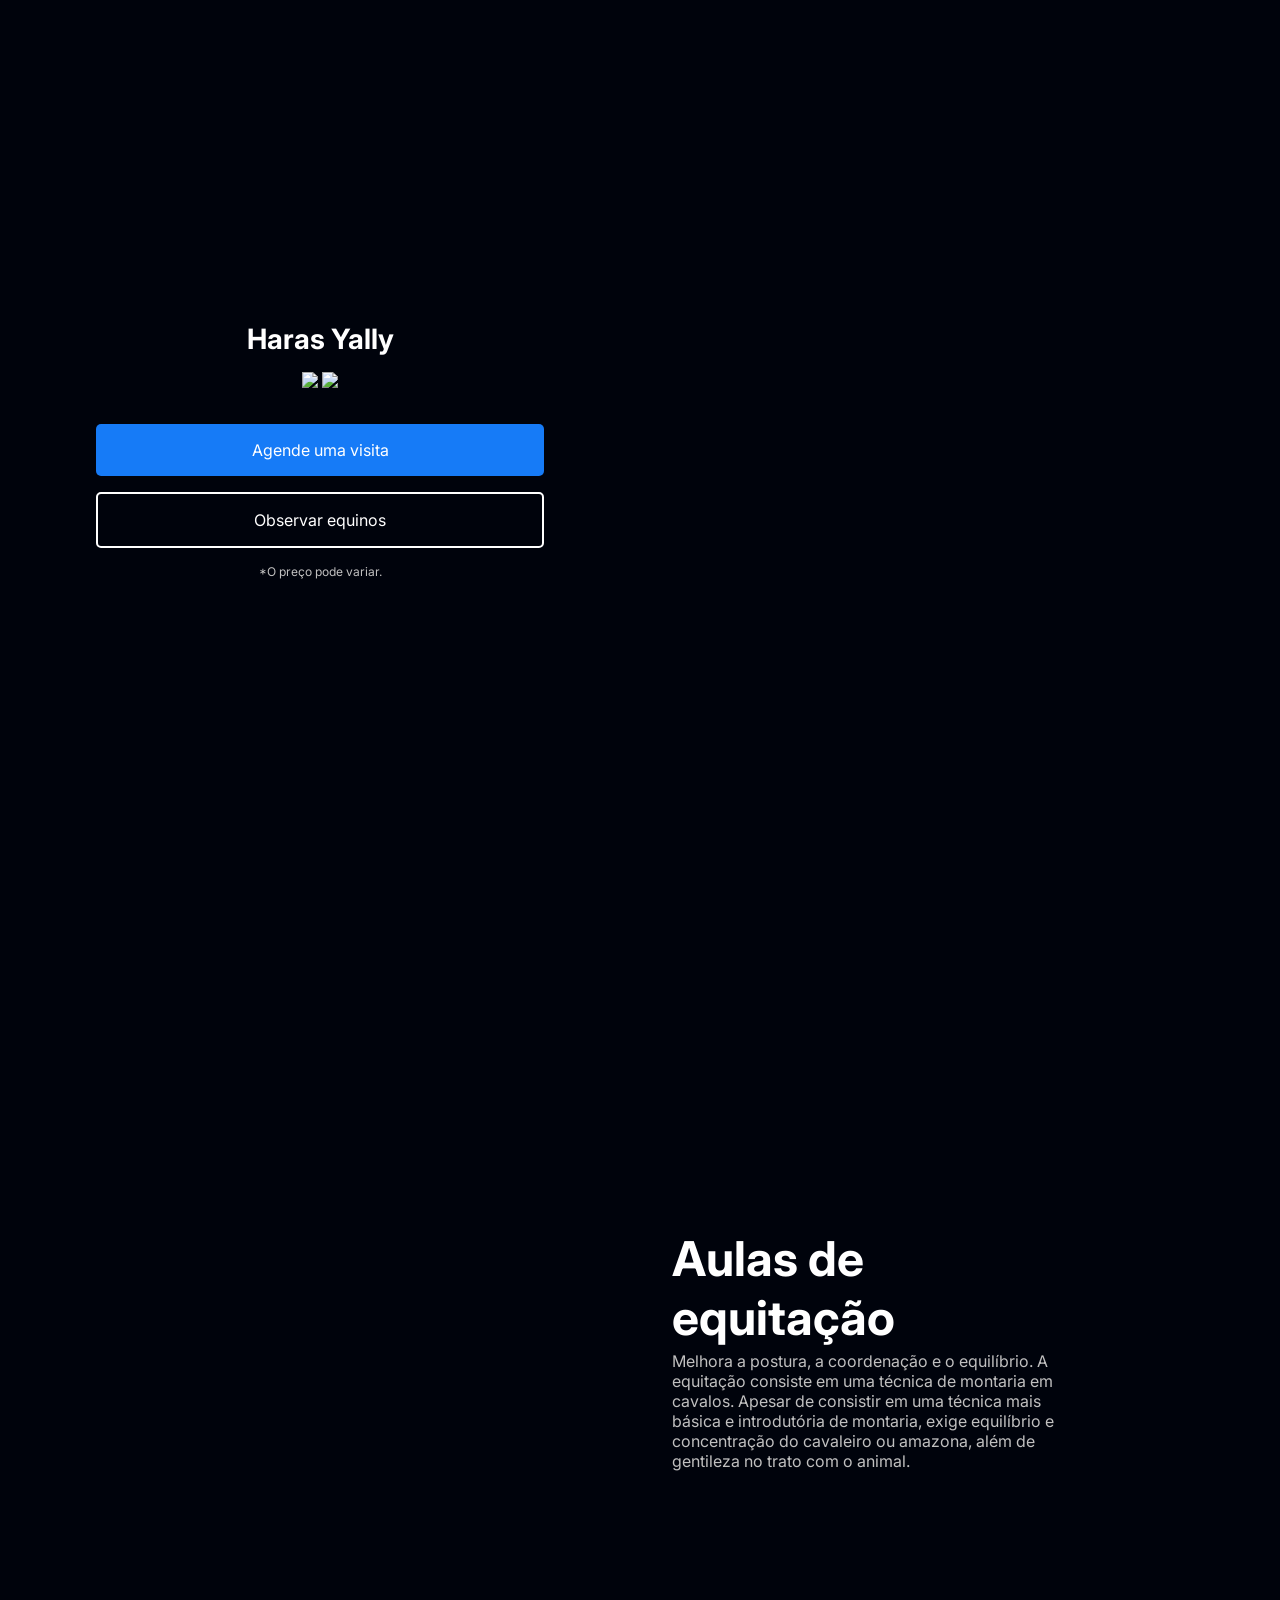
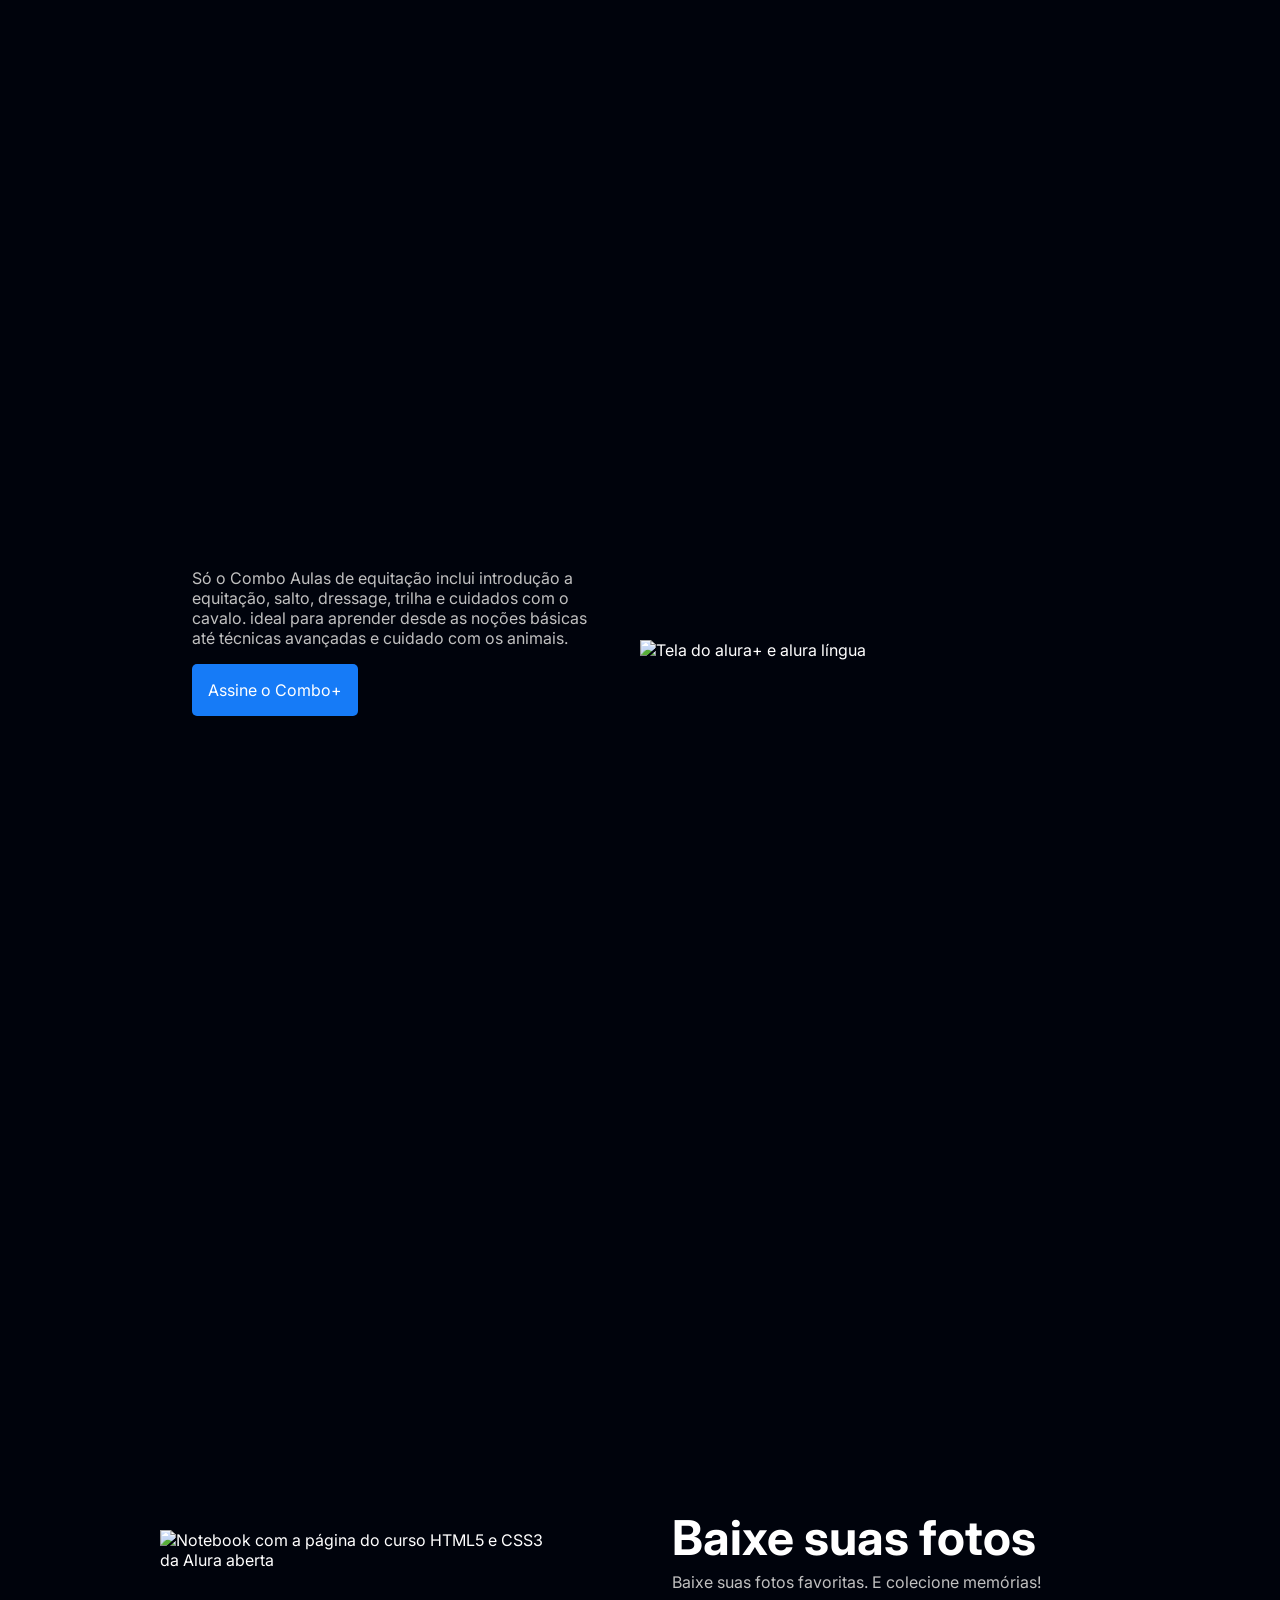
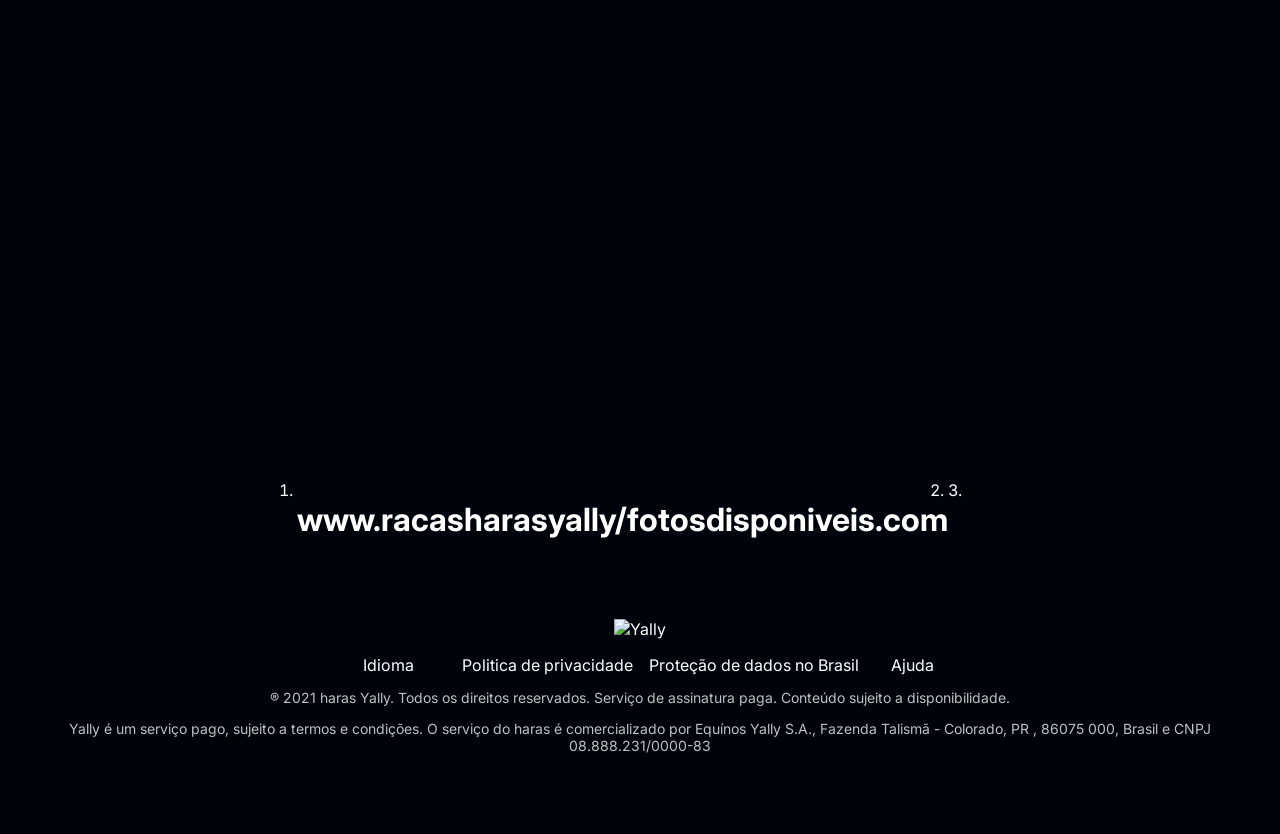
==== commit d4de41e7: "Add files via upload" ====
--- a/ProjetoAgrinhoYasmin/index.html
+++ b/ProjetoAgrinhoYasmin/index.html
@@ -24,7 +24,7 @@
     </section>
 
     <section class="container secundario">
-        <img src="img/Plataformas.png" alt="Um monitor e um celular com a alura plus aberta" class="secundario__imagem">
+        <img src="/home/escola/Downloads/cavalo1.png" alt="" class="secundario__imagem">
         <div class="container__descricao">
             <h2 class="descricao__titulo">Aulas de equitação</h2>
             <p class="descricao__texto">Melhora a postura, a coordenação e o equilíbrio.
@@ -40,11 +40,11 @@
             </p>
             <a href="www.alura.com.br" class="container__botao secundario__botao" container>Assine o Combo+</a>
         </div>
-        <img src="img/Telas.png" alt="Tela do alura+ e alura língua" class="secundario__imagem">
+        <img src="/home/escola/Downloads/CAVALO2.PNG" alt="Tela do alura+ e alura língua" class="secundario__imagem">
     </section>
 
     <section class="container secundario">
-        <img src="img/Notebook.png" alt="Notebook com a página do curso HTML5 e CSS3 da Alura aberta"
+        <img src="/home/escola/Downloads/c.png" alt="Notebook com a página do curso HTML5 e CSS3 da Alura aberta"
             class="secundario__imagem">
         <div class="container__descricao">
             <h2 class="descricao__titulo">Baixe suas fotos</h2>
@@ -54,7 +54,7 @@
     </section>
     
     <section class="dispositivos">
-        <h2 class="dispositivos__titulo">Raças disponíveis</h2>
+        <h2 class="dispositivos__titulo"></h2>
         <ul class="dispositivos__lista">
             <li>
                 <img src="" alt="">
--- a/ProjetoAgrinhoYasmin/styles.css
+++ b/ProjetoAgrinhoYasmin/styles.css
@@ -20,7 +20,7 @@
 }
 
 .principal {
-    background-image: url("img/Background.png");
+    background-image: url("");
     background-repeat: no-repeat;
     background-size: contain;
     align-items: center;
